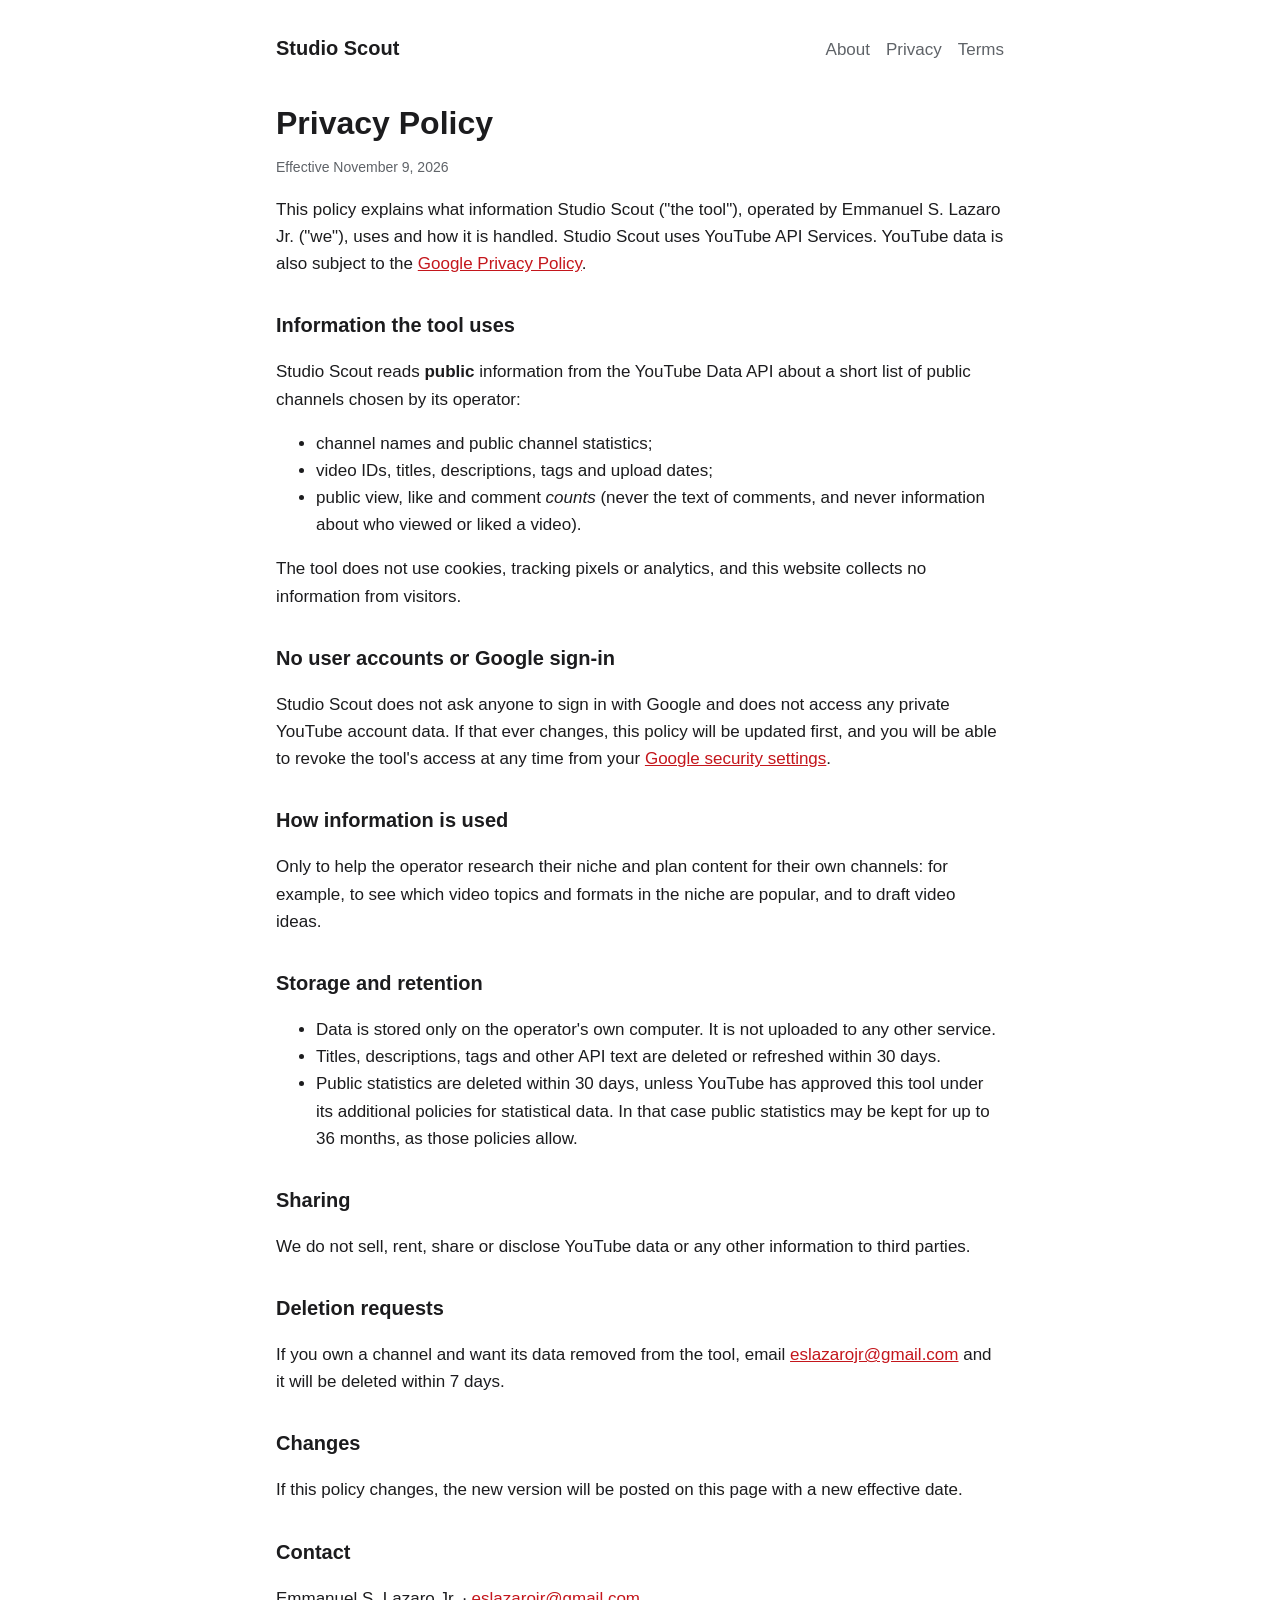
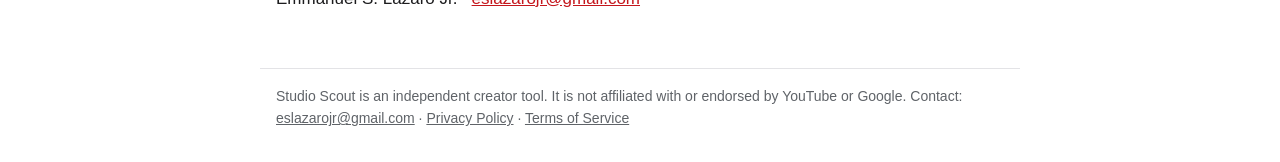
==== privacy.html @ b17ff022 "Studio Scout site: about, privacy policy, terms" ====
<!doctype html>
<html lang="en"><head><meta charset="utf-8"><meta name="viewport" content="width=device-width, initial-scale=1"><title>Privacy Policy - Studio Scout</title><link rel="stylesheet" href="style.css"></head><body>
<header><a class="name" href="index.html">Studio Scout</a><nav><a href="index.html">About</a><a href="privacy.html">Privacy</a><a href="terms.html">Terms</a></nav></header>
<main>
<h1>Privacy Policy</h1>
<p class="updated">Effective November 9, 2026</p>

<p>This policy explains what information Studio Scout ("the tool"), operated by Emmanuel S. Lazaro Jr. ("we"), uses and how it is handled. Studio Scout uses YouTube API Services. YouTube data is also subject to the <a href="https://policies.google.com/privacy">Google Privacy Policy</a>.</p>

<h2>Information the tool uses</h2>
<p>Studio Scout reads <strong>public</strong> information from the YouTube Data API about a short list of public channels chosen by its operator:</p>
<ul>
<li>channel names and public channel statistics;</li>
<li>video IDs, titles, descriptions, tags and upload dates;</li>
<li>public view, like and comment <em>counts</em> (never the text of comments, and never information about who viewed or liked a video).</li>
</ul>
<p>The tool does not use cookies, tracking pixels or analytics, and this website collects no information from visitors.</p>

<h2>No user accounts or Google sign-in</h2>
<p>Studio Scout does not ask anyone to sign in with Google and does not access any private YouTube account data. If that ever changes, this policy will be updated first, and you will be able to revoke the tool's access at any time from your <a href="https://security.google.com/settings/security/permissions">Google security settings</a>.</p>

<h2>How information is used</h2>
<p>Only to help the operator research their niche and plan content for their own channels: for example, to see which video topics and formats in the niche are popular, and to draft video ideas.</p>

<h2>Storage and retention</h2>
<ul>
<li>Data is stored only on the operator's own computer. It is not uploaded to any other service.</li>
<li>Titles, descriptions, tags and other API text are deleted or refreshed within 30 days.</li>
<li>Public statistics are deleted within 30 days, unless YouTube has approved this tool under its additional policies for statistical data. In that case public statistics may be kept for up to 36 months, as those policies allow.</li>
</ul>

<h2>Sharing</h2>
<p>We do not sell, rent, share or disclose YouTube data or any other information to third parties.</p>

<h2>Deletion requests</h2>
<p>If you own a channel and want its data removed from the tool, email <a href="mailto:eslazarojr@gmail.com">eslazarojr@gmail.com</a> and it will be deleted within 7 days.</p>

<h2>Changes</h2>
<p>If this policy changes, the new version will be posted on this page with a new effective date.</p>

<h2>Contact</h2>
<p>Emmanuel S. Lazaro Jr. · <a href="mailto:eslazarojr@gmail.com">eslazarojr@gmail.com</a></p>
</main>
<footer>Studio Scout is an independent creator tool. It is not affiliated with or endorsed by YouTube or Google. Contact: <a href="mailto:eslazarojr@gmail.com">eslazarojr@gmail.com</a> · <a href="privacy.html">Privacy Policy</a> · <a href="terms.html">Terms of Service</a></footer>
</body></html>
---- style.css ----
:root { --bg: #ffffff; --fg: #1c1c1e; --muted: #5f6368; --line: #e3e3e6; --accent: #c4161c; }
@media (prefers-color-scheme: dark) { :root { --bg: #121214; --fg: #ececf0; --muted: #a0a0a8; --line: #2a2a2e; --accent: #ff5a5f; } }
* { box-sizing: border-box; }
body { margin: 0; background: var(--bg); color: var(--fg); font: 17px/1.6 -apple-system, BlinkMacSystemFont, "Segoe UI", Roboto, sans-serif; }
header, main, footer { max-width: 760px; margin: 0 auto; padding: 0 16px; }
header { padding-top: 32px; display: flex; flex-wrap: wrap; gap: 8px 20px; align-items: baseline; }
header .name { font-weight: 700; font-size: 20px; margin-right: auto; }
header a { color: var(--fg); text-decoration: none; }
header nav a { color: var(--muted); margin-left: 16px; }
header nav a:first-child { margin-left: 0; }
h1 { font-size: 32px; line-height: 1.2; margin: 40px 0 8px; }
h2 { font-size: 20px; margin: 32px 0 8px; }
p, li { color: var(--fg); }
.lead { color: var(--muted); font-size: 19px; margin-top: 0; }
.updated { color: var(--muted); font-size: 14px; }
a { color: var(--accent); }
footer { border-top: 1px solid var(--line); margin-top: 56px; padding-top: 16px; padding-bottom: 32px; color: var(--muted); font-size: 14px; }
footer a { color: var(--muted); }
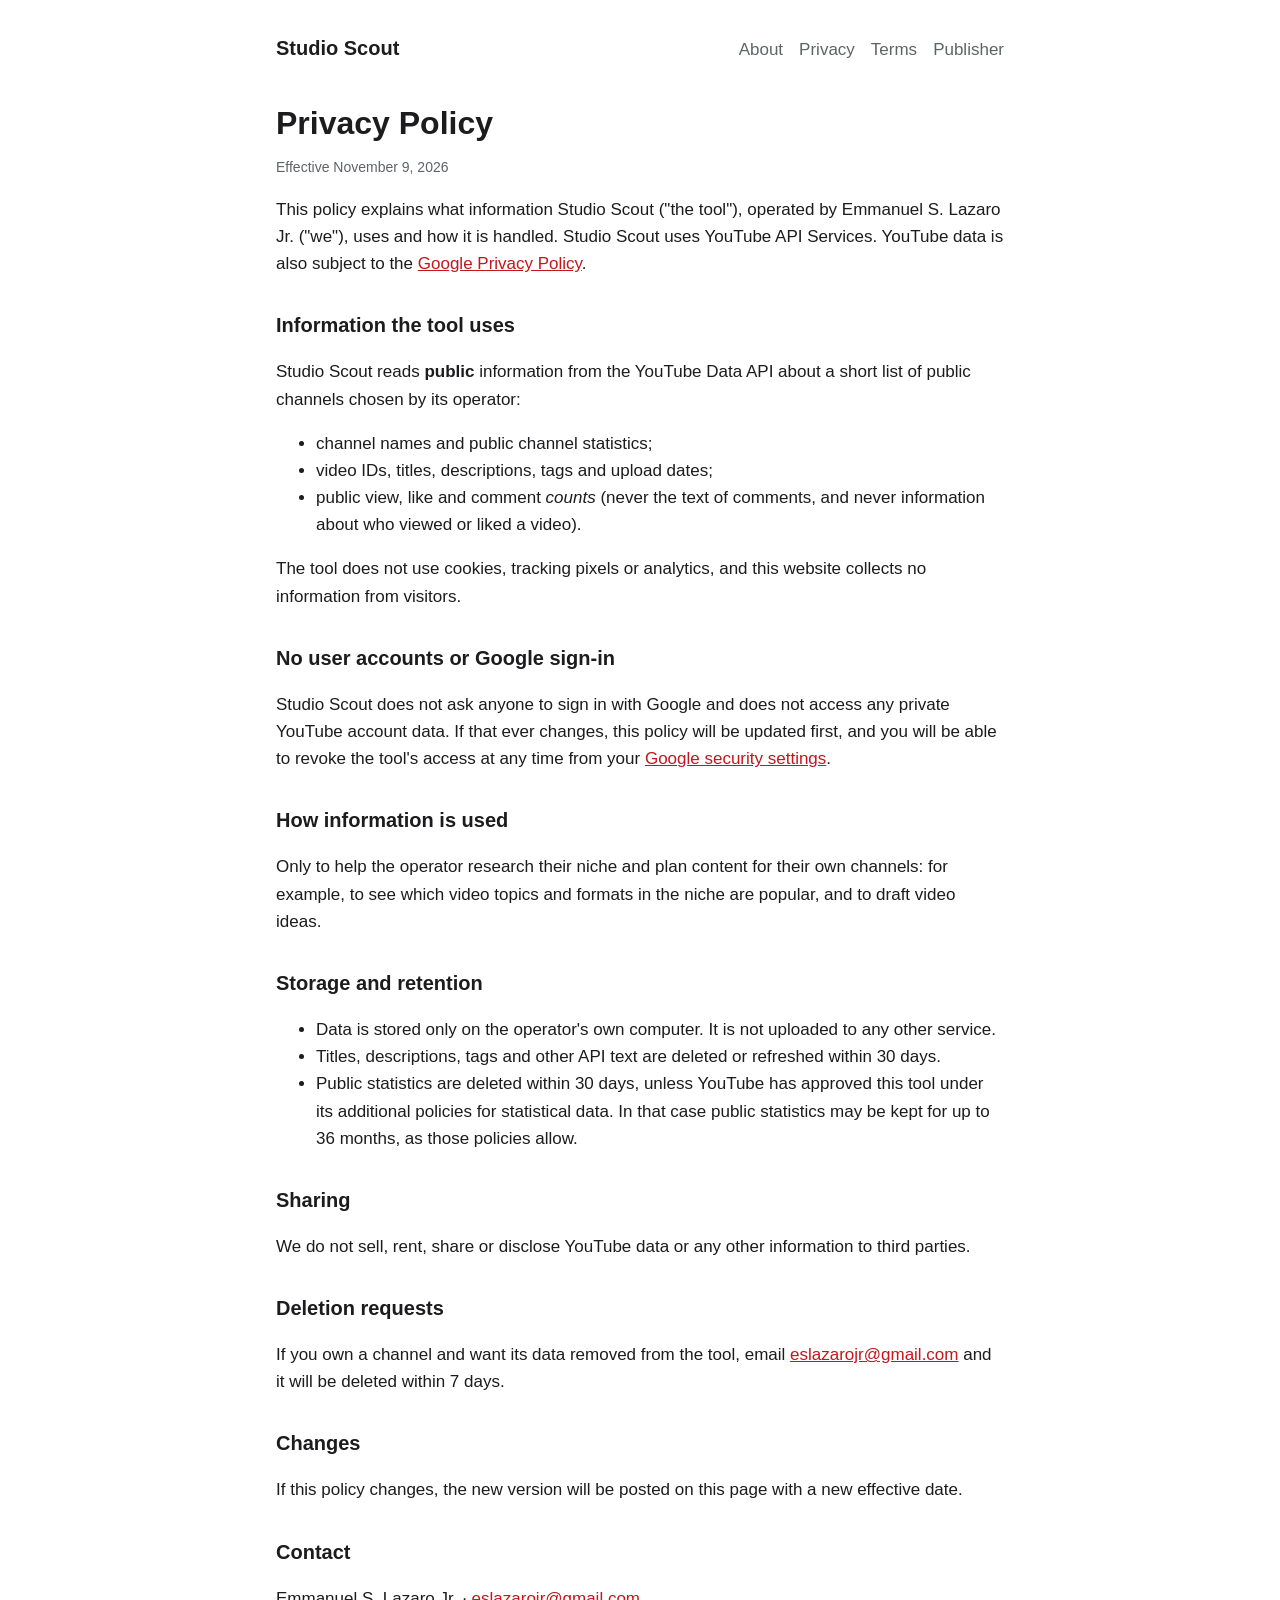
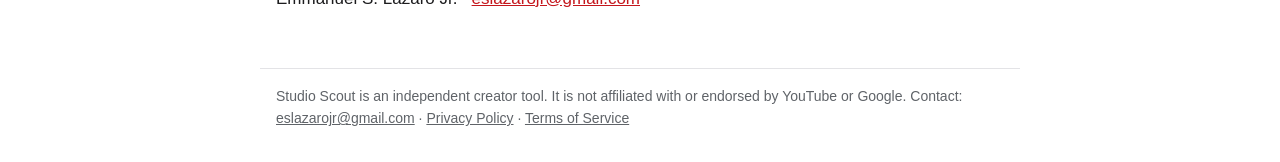
==== commit f65b5152: "Studio Publisher: privacy policy and terms for uploading the creator's own approved videos" ====
--- a/privacy.html
+++ b/privacy.html
@@ -1,6 +1,6 @@
 <!doctype html>
 <html lang="en"><head><meta charset="utf-8"><meta name="viewport" content="width=device-width, initial-scale=1"><title>Privacy Policy - Studio Scout</title><link rel="stylesheet" href="style.css"></head><body>
-<header><a class="name" href="index.html">Studio Scout</a><nav><a href="index.html">About</a><a href="privacy.html">Privacy</a><a href="terms.html">Terms</a></nav></header>
+<header><a class="name" href="index.html">Studio Scout</a><nav><a href="index.html">About</a><a href="privacy.html">Privacy</a><a href="terms.html">Terms</a><a href="publisher.html">Publisher</a></nav></header>
 <main>
 <h1>Privacy Policy</h1>
 <p class="updated">Effective November 9, 2026</p>
--- a/style.css
+++ b/style.css
@@ -16,3 +16,4 @@
 a { color: var(--accent); }
 footer { border-top: 1px solid var(--line); margin-top: 56px; padding-top: 16px; padding-bottom: 32px; color: var(--muted); font-size: 14px; }
 footer a { color: var(--muted); }
+.yt { border: 1px solid var(--line); border-left: 4px solid #ff0000; border-radius: 8px; padding: 12px 14px; font-size: 15px; }
